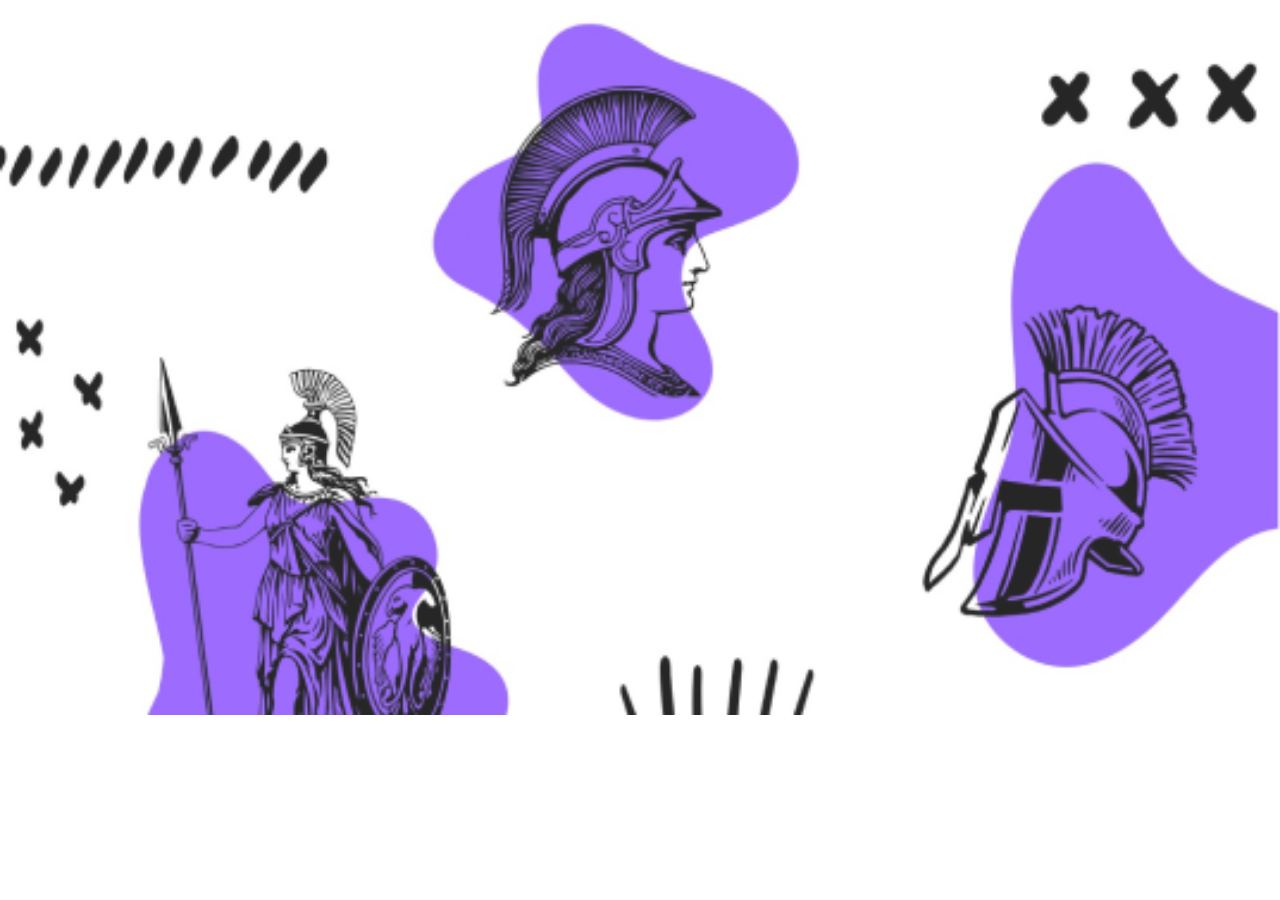
==== cadastro.html @ c109421a "Initial commit" ====
<!DOCTYPE html>
<html lang="pt-br">
<head>
    <meta charset="UTF-8">
    <meta name="viewport" content="width=device-width, initial-scale=1.0">
    <title>cadastro</title>
    <link rel="stylesheet" href="style.css">
    <link rel="icon" href="/img/LOGO303T.png">
</head>
<body>
    
</body>
</html>
---- style.css ----
/* @font-face{
  font-family: MinhaFonte;
  src: url('fonts/Por\ Siempre\ Gótica.ttf') format('truetype');
} USAREI DEPOIS, Pois tenho que ver com a turma sobre a fonte do site se será normal ou uma personalizada*/ 
body {
    margin: 0;
    padding: 0;
    background-image: url(/img/background1.png);
    background-repeat: no-repeat;
    background-size: cover;
    font-family: Arial, Helvetica, sans-serif;
    font-size: 16px; /* Tamanho base da fonte */
    font-weight: 600; /* Peso da fonte, 600 é considerado bold (negrito) */
}

  header {
    
    background-color: #3B2F4A;
    color: #E9E7C6;
    text-align: center;
    padding: 25px 0;
    position: relative;
    height: 77px; /* Altura aumentada para ilustração */
    display: flex;
    align-items: center;
    justify-content: center;
  }
  
  .logo {
    display: inline-block;
    max-width: 150%; /* Para garantir que o logotipo não estique */
    max-height: 150%; /* Para garantir que o logotipo não estique */
  }
  .container {
    width: 300px;
    margin: 100px auto;
    background-image: url('img/bg_login.png');
    background-color: #fff;
    background-position: center; /* Centraliza a imagem de fundo */
    padding: 20px;
    border-radius: 8px;
    box-shadow: 0 0 10px rgba(0, 0, 0, 0.1);
    display: flex;
    flex-direction: column;
    align-items: center;
    
}
.container h2 {
    text-align: center; /* Centraliza o título */
    
}
.container input[type="text"],
.container input[type="password"],
.container input[type="submit"] {
    width: 100%;
    padding: 10px;
    margin-top: 5px;
    margin-bottom: 10px;
    box-sizing: border-box;
}
.container .btn-group {
    width: 100%;
    display: flex;
    justify-content: space-between;
}
.container .btn {
    flex-basis: 48%; /* Define a largura de cada botão */
    padding: 8px; /* Ajusta o tamanho do botão */
    border-radius: 5px;
    background-color: #007bff;
    color: #fff;
    font-size: 16px;
    cursor: pointer;
    transition: background-color 0.3s;
}
.container .btn:hover {
    background-color: #0056b3;
}
  .navbar {
    background-color: #333;
    overflow: hidden;
    display: flex;
    justify-content: center; /* Centraliza horizontalmente */
  }
  .navbar a {
    display: block;
    color: #f2f2f2;
    text-align: center;
    padding: 14px 20px;
    text-decoration: none;
  }
  .navbar a:hover {
    background-color: #ddd;
    color: black;
  }
  .section {
    padding: 20px;
    margin-top: 50px; /* Espaço para a barra de navegação */
  }
  footer {
    background-color: #3B2F4A;
    color: #fff;
    text-align: center;
    padding: 20px;
  }
  /* Estilos CSS para o ícone do Instagram */
  .instagram-icon {
    width: 30px;
    height: 30px;
    margin: 0 10px;
    vertical-align: middle;
  }
/* Formulário Login */
form {
  width: 300px;
  margin: 0 auto;
}
input[type="text"],
input[type="password"],
input[type="submit"] {
  width: 100%;
  padding: 10px;
  margin-top: 5px;
  margin-bottom: 10px;
  box-sizing: border-box;
}
input[type="submit"] {
  background-color: #007bff;
  color: #fff;
  cursor: pointer;
}
input[type="submit"]:hover {
  background-color: #0056b3;
}
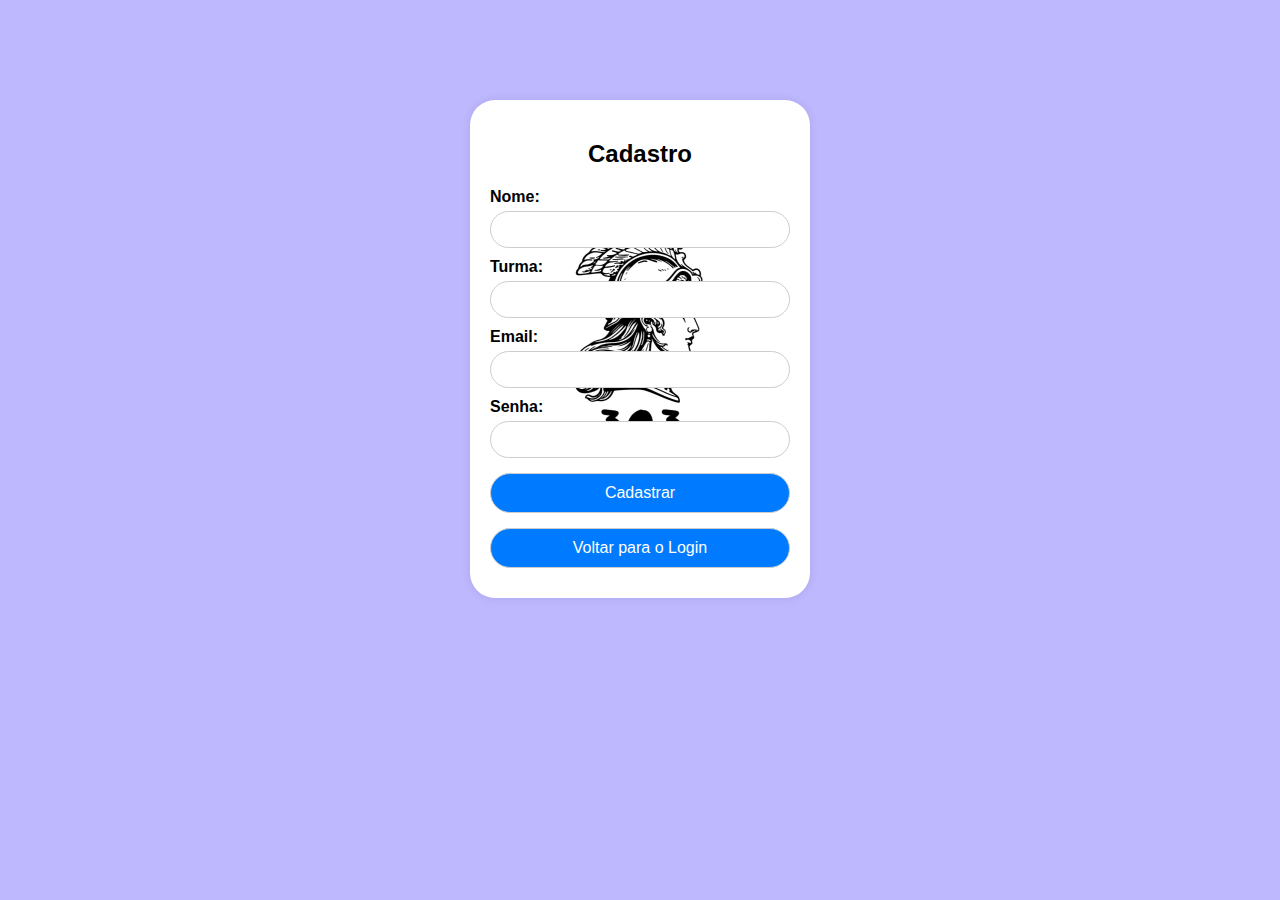
==== commit d91194f6: "Ajustes" ====
--- a/cadastro.html
+++ b/cadastro.html
@@ -3,11 +3,28 @@
 <head>
     <meta charset="UTF-8">
     <meta name="viewport" content="width=device-width, initial-scale=1.0">
-    <title>cadastro</title>
-    <link rel="stylesheet" href="style.css">
+    <title>Cadastro</title>
+    <!-- <link rel="stylesheet" href="style.css"> -->
     <link rel="icon" href="/img/LOGO303T.png">
+    <link rel="stylesheet" href="style2.css">
 </head>
 <body>
-    
+    <div class="container">
+        <h2>Cadastro</h2>
+        <form action="index.html" method="get">
+            <label for="nome">Nome:</label>
+            <input type="text" id="nome" name="nome" alt="nome" required>
+            <label for="turma">Turma:</label>
+            <input type="text" id="turma" name="turma" required>
+            <label for="email">Email:</label>
+            <input type="text" id="email" name="email" required>
+            <label for="senha">Senha:</label>
+            <input type="password" id="senha" name="senha" required>
+            <input type="submit" value="Cadastrar" class="btn">
+        </form>
+        <form action="index.html">
+            <input type="submit" value="Voltar para o Login" class="btn">
+        </form>
+    </div>
 </body>
 </html>--- a/style2.css
+++ b/style2.css
@@ -0,0 +1,175 @@
+/* @font-face{
+  font-family: MinhaFonte;
+  src: url('fonts/Por\ Siempre\ Gótica.ttf') format('truetype');
+} USAREI DEPOIS, Pois tenho que ver com a turma sobre a fonte do site se será normal ou uma personalizada*/ 
+body {
+    margin: 0;
+    padding: 0;
+    background-color: #BEB8FF;
+    background-repeat: no-repeat;
+    background-size: cover;
+    font-family: Arial, Helvetica, sans-serif;
+    font-size: 16px; /* Tamanho base da fonte */
+    font-weight: 600; /* Peso da fonte, 600 é considerado bold (negrito) */
+}
+
+  header {
+    background-color: #3B2F4A;
+    color: #E9E7C6;
+    text-align: center;
+    padding: 25px 0;
+    position: relative;
+    height: 77px; /* Altura aumentada para ilustração */
+    display: flex;
+    align-items: center;
+    justify-content: center;
+  }
+  .logo {
+    display: inline-block;
+    max-width: 150%; /* Para garantir que o logotipo não estique */
+    max-height: 150%; /* Para garantir que o logotipo não estique */
+  }
+  .container {
+    width: 300px;
+    margin: 100px auto;
+    background-image: url('img/bg_login.png');
+    background-color: #fff;
+    background-position: center; /* Centraliza a imagem de fundo */
+    padding: 20px;
+    border-radius: 8px;
+    box-shadow: 0 0 10px rgba(0, 0, 0, 0.1);
+    display: flex;
+    flex-direction: column;
+    align-items: center;
+    
+}
+.container h2 {
+    text-align: center; /* Centraliza o título */
+    
+}
+.container input[type="text"],
+.container input[type="password"],
+.container input[type="submit"] {
+    width: 100%;
+    padding: 10px;
+    margin-top: 5px;
+    margin-bottom: 10px;
+    box-sizing: border-box;
+}
+.container .btn-group {
+    width: 100%;
+    display: flex;
+    justify-content: space-between;
+}
+.container .btn {
+    flex-basis: 48%; /* Define a largura de cada botão */
+    padding: 8px; /* Ajusta o tamanho do botão */
+    border-radius: 5px;
+    background-color: #007bff;
+    color: #fff;
+    font-size: 16px;
+    cursor: pointer;
+    transition: background-color 0.3s;
+}
+.container .btn:hover {
+    background-color: #0056b3;
+}
+  .navbar {
+    background-color: #333;
+    overflow: hidden;
+    display: flex;
+    justify-content: center; /* Centraliza horizontalmente */
+  }
+  .navbar a {
+    display: block;
+    color: #f2f2f2;
+    text-align: center;
+    padding: 14px 20px;
+    text-decoration: none;
+  }
+  .navbar a:hover {
+    background-color: #ddd;
+    color: black;
+  }
+  .section {
+    padding: 20px;
+    margin-top: 50px; /* Espaço para a barra de navegação */
+  }
+  footer {
+    background-color: #3B2F4A;
+    color: #fff;
+    text-align: center;
+    padding: 20px;
+  }
+  /* Estilos CSS para o ícone do Instagram */
+  .instagram-icon {
+    width: 30px;
+    height: 30px;
+    margin: 0 10px;
+    vertical-align: middle;
+  }
+/* Formulário Login */
+form {
+  width: 300px;
+  margin: 0 auto;
+}
+input[type="text"],
+input[type="password"],
+input[type="submit"] {
+  width: 100%;
+  padding: 10px;
+  margin-top: 5px;
+  margin-bottom: 10px;
+  box-sizing: border-box;
+}
+input[type="submit"] {
+  background-color: #007bff;
+  color: #fff;
+  cursor: pointer;
+}
+input[type="submit"]:hover {
+  background-color: #0056b3;
+}
+/* CADASTRO */
+.container {
+  width: 300px;
+  margin: 100px auto;
+  background-image: url(/img/bg_login.png);
+  background-repeat: no-repeat;
+  background-color: #fff;
+  padding: 20px;
+  border-radius: 25px; /* Arredondando os cantos */
+  box-shadow: 0 0 10px rgba(0, 0, 0, 0.1);
+}
+
+.container h2 {
+  text-align: center;
+}
+
+.container input[type="text"],
+.container input[type="password"],
+.container input[type="submit"] {
+  width: 100%;
+  padding: 10px;
+  margin-top: 5px;
+  margin-bottom: 10px;
+  box-sizing: border-box;
+  border-radius: 25px; /* Arredondando os cantos */
+  border: 1px solid #ccc;
+}
+
+.container .btn {
+  width: 100%;
+  padding: 10px;
+  border: none;
+  border-radius: 5px; /* Arredondando os cantos */
+  background-color: #007bff;
+  color: #fff;
+  font-size: 16px;
+  cursor: pointer;
+  transition: background-color 0.3s;
+}
+
+.container .btn:hover {
+  background-color: #0056b3;
+}
